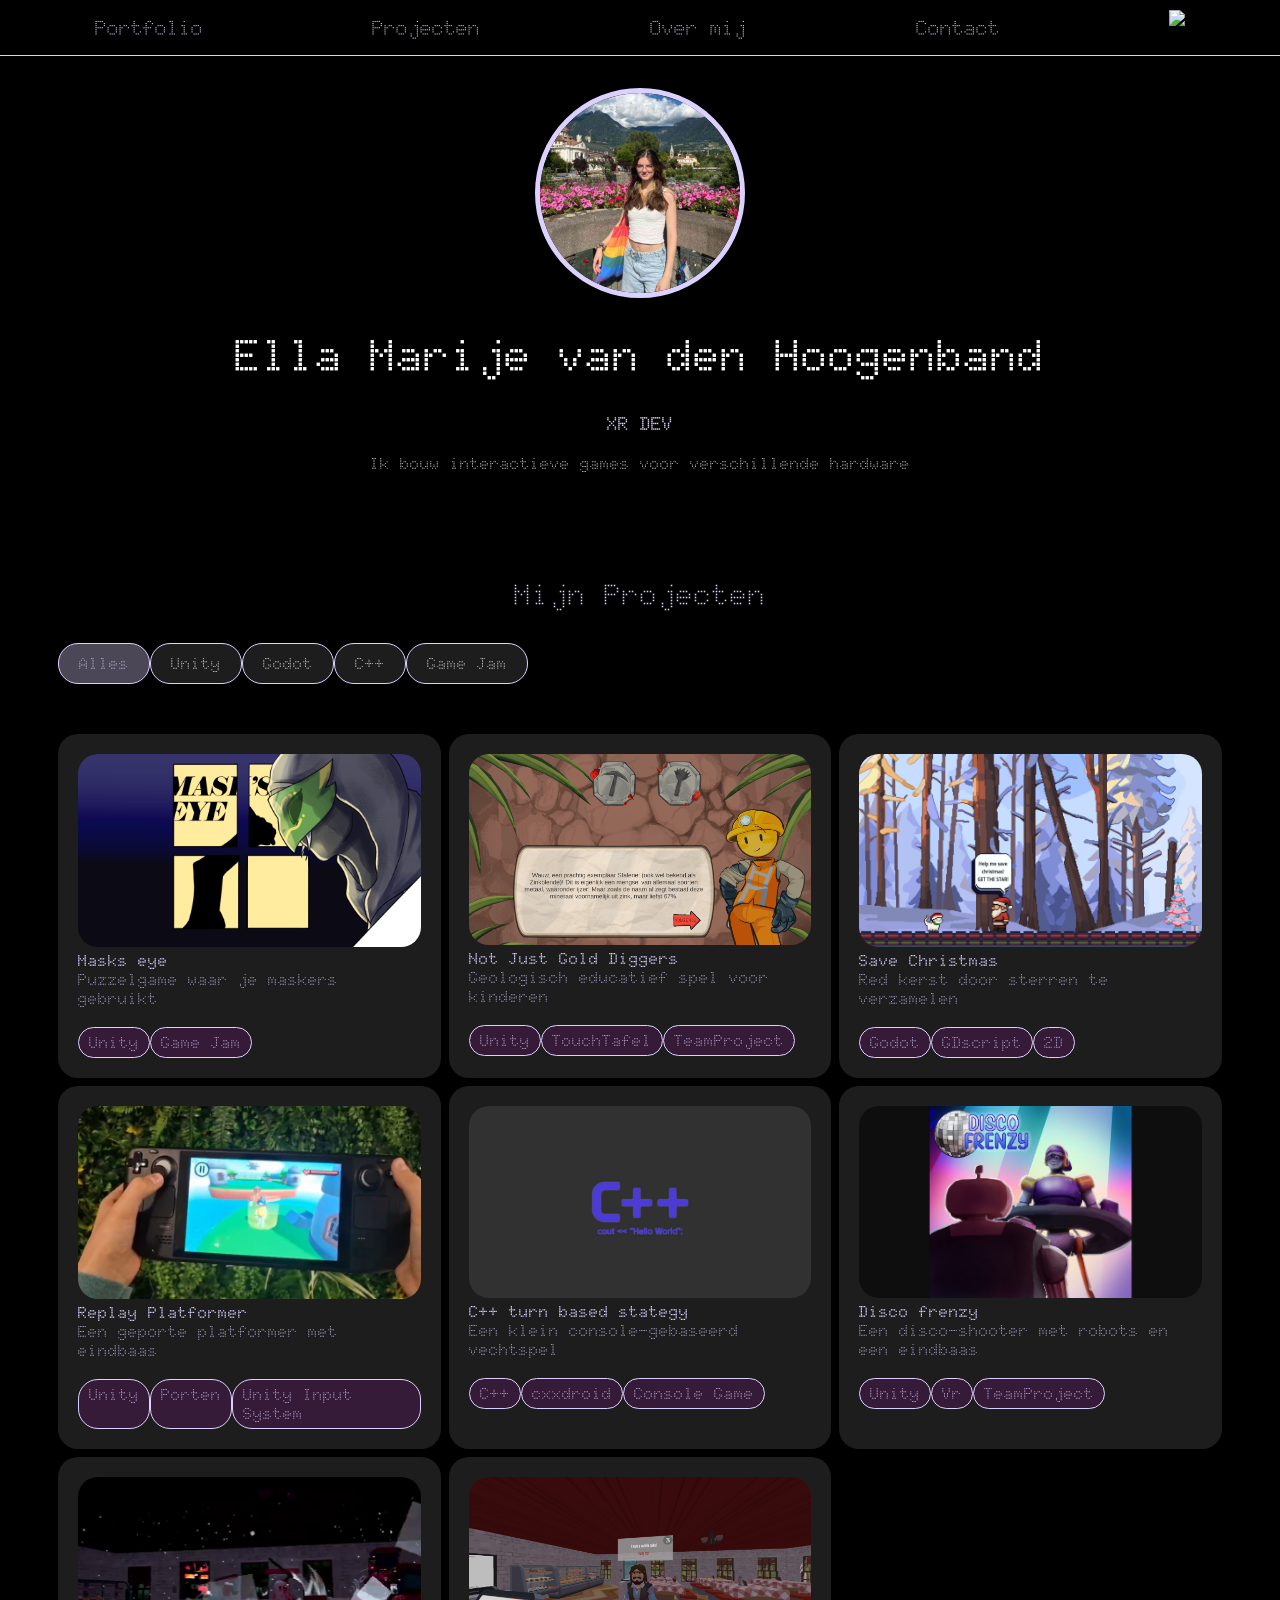
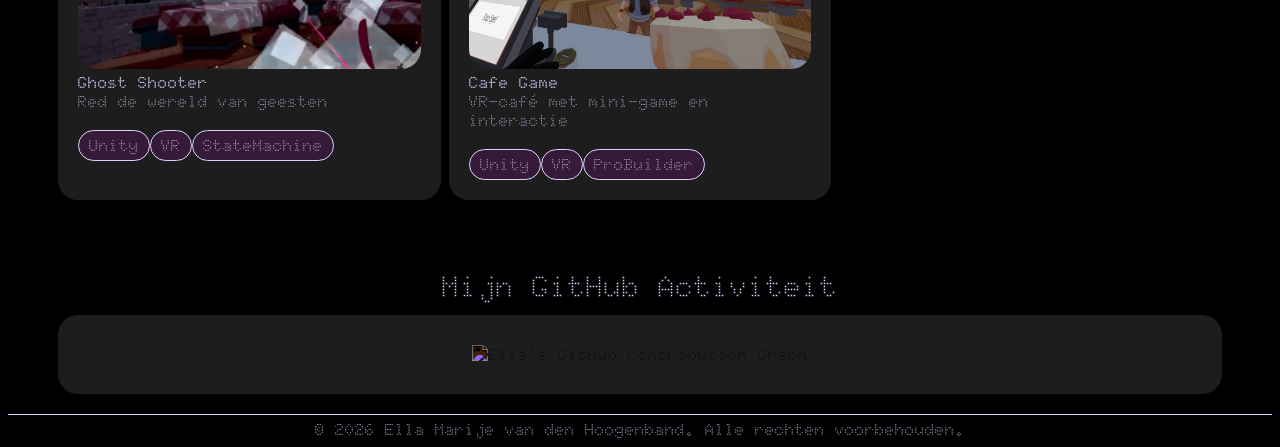
==== index.html @ dd409839 "Update index.html" ====
<!DOCTYPE html>
<html lang="en">
<head>
    <link rel="stylesheet" href="mystyle.css" > 
    <script src="script.js" defer></script>
    <script src="language.js" defer></script>

    
    <style>
    @import url('https://fonts.googleapis.com/css2?family=Funnel+Sans:ital,wght@0,300..800;1,300..800&display=swap');
    @import url('https://fonts.googleapis.com/css2?family=Doto:wght@100..900&family=Funnel+Sans:ital,wght@0,300..800;1,300..800&family=Roboto+Mono:ital,wght@0,100..700;1,100..700&family=VT323&display=swap'); 
    </style>

    <meta charset="UTF-8">
    <meta name="viewport" content="width=device-width, initial-scale=1.0">
    <title>Ella's Portfolio</title>
</head>

<body>
    <header>
        
        <nav>
            <div class = "nav-stuff"><a href="index.html" data-name="portfolioNAV" >Portfolio</a></div>
            <div class = "nav-stuff"><a href="index.html#projects" data-name="projectsNav">Projects</a></div>
            <div class = "nav-stuff"><a href="AboutMe.html"data-name="AboutMeNAV">About Me</a></div>
            <div class = "nav-stuff"><a href="ContactMe.html" data-name="ContactMeNAV">Contact Me</a></div>
            <div class  = "nav-stuff" ><button id = "language-button"><img id = "englishButtonPNG"src = "images/eng.png"></button></div>
         </nav>
    </header>
    <main>
    <div class = "image-centre">
     <img class = "imgg" src="me.jpg">
    </div>
    <h1 class = "white-text text-center text-big ">Ella Marije van den Hoogenband</h1>
    <h3 class= "lilac-text text-center ">XR DEV</h3>
    <p class="white-text text-center" data-description="about-me">Ik bouw interactieve games voor verschillende hardware</p>


    <br><br><br>
    <p id = "projects" class = "lilac-text text-center text-mid" data-description="projectText"> Mijn Projecten</p>

    <div class = "project-buttons">
        <a class= "active buttons-project white-text"data-name="all" data-description="showAll">Show All</a>
        <a class= "buttons-project white-text"data-name="Unity">Unity</a>
        <!-- <a class= "buttons-project white-text"data-name="Unreal Engine">Unreal Engine</a> -->
        <a class= "buttons-project white-text"data-name="Godot">Godot</a>
        <a class= "buttons-project white-text"data-name="C++">C++</a>
        <a class= "buttons-project white-text"data-name="Game Jam">Game Jam</a>

    </div>


    <div class="project-parent">
         <div class="div1 lilac-text">
            <a href="MasksEye.html" >
                <img class= "project-img" src="images/Masks_eye.jpg" alt="Masks eye" data-name="Game Jam" >
            </a>
            <div><b>Masks eye</b></div>
            <div data-description="puzzelgame">Puzzelgame waar je maskers gebruikt</div>
            <br>
            <div class ="project-tags">
                <div class="project-tag">Unity</div>
                <div class="project-tag">Game Jam</div>
            </div>
        </div>
        <div class="div1 lilac-text">
            <a href="ProjectTemplate.html" >
                <img class= "project-img" src="images/njg.jpg" alt="'not just gold diggers' GAME" data-name="Unity" >
            </a>
            <div><b>Not Just Gold Diggers</b></div>
            <div data-description="njg">Geologisch educatief spel voor kinderen</div>
            <br>
            <div class ="project-tags">
                <div class="project-tag">Unity</div>
                <div class="project-tag" data-description="touchTable"></div>
                <div class="project-tag">TeamProject</div>
            </div>
        </div>
        <div class="div1 lilac-text">
            <a href="Christmass.html" >
                <img class= "project-img" src="images/save christmas.jpg" alt="'save christmas' GAME" data-name="Godot">
            </a>
            <div><b>Save Christmas</b></div>
            <div data-description="saveChristmas"></div>
            <br>
            <div class ="project-tags">
                <div class="project-tag">Godot</div>
                <div class="project-tag">GDscript</div>
                <div class="project-tag">2D</div>
            </div>
        </div>
        <div class="div1 lilac-text">
            <a href="Platfromer.html" >
                <img class= "project-img" src="images/Replay Platformer2.jpg" alt="Replay Platformer img" data-name="Unity">
            </a>
            <div><b>Replay Platformer</b></div>
            <div data-description="replayPlatformer">-</div>
            <br>
            <div class ="project-tags">
                <div class="project-tag">Unity</div>
                <div class="project-tag" data-description="porting">-</div>
                <div class="project-tag">Unity Input System</div>
            </div>
        </div>
        <div class="div1 lilac-text">
            <a href="CPP.html" >
                <img class= "project-img" src="images/cpp.jpg" alt="C++ console game" data-name="C++">
            </a>
            <div><b>C++ turn based stategy</b></div>
            <div data-description="cppGame"></div>
            <br>
            <div class ="project-tags">
                <div class="project-tag">C++</div>
                <div class="project-tag">cxxdroid</div>
                <div class="project-tag">Console Game</div>
            </div>
        </div>
        <div class="div1 lilac-text">
            <a href="DiscoFrenzy.html" >
                <img class= "project-img" src="images/Disco frenzy.jpg" alt="Disco frenzy" data-name="Unity">
            </a>
            <div><b>Disco frenzy</b></div>
            <div data-description="discoShooter">Een disco-shooter met robots en een eindbaas</div>
            <br>
            <div class ="project-tags">
                <div class="project-tag">Unity</div>
                <div class="project-tag">Vr</div>
                <div class="project-tag">TeamProject</div>
            </div>
        </div>
        <div class="div1 lilac-text">
            <a href="GhostShooter.html">
                <img class= "project-img" src="images/GhostShooter.jpg" alt="GhostShooter" data-name="Unity">
            </a>
            <div><b>Ghost Shooter</b></div>
            <div data-description="GhostShooter"></div>
            <br>
            <div class ="project-tags">
                <div class="project-tag">Unity</div>
                <div class="project-tag">VR</div>
                <div class="project-tag">StateMachine</div>
            </div>
        </div>
        
        <div class="div1 lilac-text">
            <a href="CafeGame.html" >
                <img class= "project-img" src="images/Cafe Game.jpg" alt="Cafe Game" data-name="Unity">
            </a>
            <div><b>Cafe Game</b></div>
            <div data-description="cafeMiniGame"></div>
            <br>
            <div class ="project-tags">
                <div class="project-tag">Unity</div>
                <div class="project-tag">VR</div>
                <div class="project-tag">ProBuilder</div>
            </div>
        </div>
        
        <!-- <div class="div1 lilac-text">9</div>
        <div class="div1 lilac-text">10</div>
        <div class="div1 lilac-text">11</div>
        <div class="div1 lilac-text">12</div>
        <div class="div1 lilac-text">13</div>
        <div class="div1 lilac-text">14</div>
        <div class="div1 lilac-text">15</div> -->
    </div>
    <!-- GitHub Contributions Section -->
    <br><br>
    <p class="lilac-text text-center text-mid" data-description="githubActivity">My GitHub Activity</p>
    <div class="github-container ">
        <a href="https://github.com/ellamvdh" target="_blank">
            <img class="github-chart" src="https://ghchart.rshah.org/ellamvdh?v=1" alt="Ella's GitHub Contribution Graph" />
        </a>
    </div>
    </main>
    <footer class = "lilac-text text-center" data-description="rechten">
        © 2026 Ella Marije van den Hoogenband. All rights reserved.
    </footer>
    <script>
        
        let language = localStorage.getItem("language") || "Dutch";
        
        let languageIMG= document.getElementById("englishButtonPNG");
        const languageButton = document.getElementById("language-button");
        let info; //the found json data

        let AboutMe = document.querySelector('[data-description="about-me"]');
        let ProjectText = document.querySelector('[data-description="projectText"]');
        let ShowAll = document.querySelector('[data-description="showAll"]');
        let MasksEye = document.querySelector('[data-description="puzzelgame"]');
        let NJG = document.querySelector('[data-description="njg"]');
        let touchTable = document.querySelector('[data-description="touchTable"]');
        let saveChristmas = document.querySelector('[data-description="saveChristmas"]');
        let replayPlatformer = document.querySelector('[data-description="replayPlatformer"]')
        let portingTag = document.querySelector('[data-description="porting"]')
        let cppGame = document.querySelector('[data-description="cppGame"]');
        let discoShooter = document.querySelector('[data-description="discoShooter"]');
        let GhostShooter = document.querySelector('[data-description="GhostShooter"]');
        let CafeGame = document.querySelector('[data-description="cafeMiniGame"]');
        //general
        let github = document.querySelector('[data-description="githubActivity"]');
        let rechten = document.querySelector('[data-description="rechten"]');
        let portfolioNAV = document.querySelector('[data-name="portfolioNAV"]');
        let projectsNAV = document.querySelector('[data-name="projectsNav"]');
        let aboutMeNAV = document.querySelector('[data-name="AboutMeNAV"]');
        let contectMeNAV = document.querySelector('[data-name="ContactMeNAV"]');

//asdgasjd
        
        
        
        function loadDutch(){
            // AboutText.textContent=info["Dutch"]["aboutText"];
            AboutMe.textContent = info["Dutch"]["Index"]["aboutMe"];
            ProjectText.textContent = info["Dutch"]["Index"]["projectText"];
            ShowAll.textContent = info["Dutch"]["Index"]["showAll"];
            MasksEye.textContent = info["Dutch"]["Index"]["masksEye"];
            NJG.textContent = info["Dutch"]["Index"]["njg"];
            touchTable.textContent = info["Dutch"]["Index"]["TouchTable"];
            saveChristmas.textContent = info["Dutch"]["Index"]["saveChristmas"]
            replayPlatformer.textContent = info["Dutch"]["Index"]["replayPlatformer"]
            portingTag.textContent = info["Dutch"]["Index"]["portingTag"];
            cppGame.textContent = info["Dutch"]["Index"]["cppGame"];
            discoShooter.textContent = info["Dutch"]["Index"]["discoShooter"];
            GhostShooter.textContent = info["Dutch"]["Index"]["ghostShooter"];
            CafeGame.textContent = info["Dutch"]["Index"]["cafeMiniGame"];
            github.textContent = info["Dutch"]["Index"]["githubActivty"];

            //general
            rechten.textContent = info["Dutch"]["General"]["rechtenVoorbehouden"];
            portfolioNAV.textContent = info["Dutch"]["General"]["nav"]["portfolio"];
            projectsNAV.textContent = info["Dutch"]["General"]["nav"]["projects"];
            aboutMeNAV.textContent = info["Dutch"]["General"]["nav"]["about me"];
            contectMeNAV.textContent = info["Dutch"]["General"]["nav"]["contact me"];
            


        }
        function loadEnglish(){
            AboutMe.textContent = info["English"]["Index"]["aboutMe"];
            ProjectText.textContent = info["English"]["Index"]["projectText"];
            ShowAll.textContent = info["English"]["Index"]["showAll"];
            MasksEye.textContent = info["English"]["Index"]["masksEye"];
            NJG.textContent = info["English"]["Index"]["njg"];
            touchTable.textContent = info["English"]["Index"]["TouchTable"];
            saveChristmas.textContent = info["English"]["Index"]["saveChristmas"]
            replayPlatformer.textContent = info["English"]["Index"]["replayPlatformer"]
            portingTag.textContent = info["English"]["Index"]["portingTag"];
            cppGame.textContent = info["English"]["Index"]["cppGame"];
            discoShooter.textContent = info["English"]["Index"]["discoShooter"];
            GhostShooter.textContent = info["English"]["Index"]["ghostShooter"];
            CafeGame.textContent = info["English"]["Index"]["cafeMiniGame"];
            github.textContent = info["English"]["Index"]["githubActivty"];

            //general
            rechten.textContent = info["English"]["General"]["rechtenVoorbehouden"];
            portfolioNAV.textContent = info["English"]["General"]["nav"]["portfolio"];
            projectsNAV.textContent = info["English"]["General"]["nav"]["projects"];
            aboutMeNAV.textContent = info["English"]["General"]["nav"]["about me"];
            contectMeNAV.textContent = info["English"]["General"]["nav"]["contact me"];

            
        }
        //fetch json and set initial data
        fetch('./aboutMe.json')
        .then(res => res.json())
        .then(data=>{
            //about text
            info = data;
            if(language == "Dutch"){
                loadDutch();
                languageIMG.src = "images/eng.png"
            }else {
                loadEnglish();
                languageIMG.src = "images/nl.png"
            }
        })

        //if button is clicked chnage the language
        languageButton.onclick = function(){
        if(language == "Dutch"){
            language = "English";
            languageIMG.src = "images/nl.png"
            loadEnglish();
        }else if(language == "English"){
            language = "Dutch";
            languageIMG.src = "images/eng.png"
            loadDutch();
        }
        //save in local storgage for other pages too
         localStorage.setItem("language", language);
        
    }
    </script>
</body>
</html>
---- mystyle.css ----
:root {
    color-scheme: dark;
}

body{
    background-color: black;
    /* font-family: "Funnel Sans", sans-serif; */
    font-family: "Doto", sans-serif;
    font-style: normal;
}
header{
    position: fixed;      /* FIXED, not sticky */
    top: 0;
    left: 0;
    width: 100%;
    z-index: 1000;        /* make sure it’s above all content */
    
    border-bottom: 1px solid rgba(220, 208, 255);
    color: rgba(220, 208, 255);
    background-color: rgb(0, 0, 0);
}
main {
    padding-top: 30px; /* match your header height */
    
}
@media (max-width: 1000px) {
    main{
        padding-top: 60px;
    }
}
footer{
    border-width: 0px;
    padding-top: 5px;
    border-top: 1px;
    border-style: solid;
    border-color: rgba(220, 208, 255);
    color: rgba(220, 208, 255);

}
.image-centre{
    padding-top: 50px;
    display: flex;
    justify-content: center;
    
}
.imgg{
    width: 200px;
    height: 200px;
    border-color: rgba(220, 208, 255);
    border-width: 5px;
    border-style: solid;
    border-radius: 50%;
    animation-name: colorful;
    animation-duration: 3s;
    animation-iteration-count: infinite;
    
}


@keyframes colorful {
  0% {
    box-shadow: 0px 0px 1000px 20px rgba(255, 255, 255, 0.19);
  }

  50%{
    box-shadow: 0px 0px 1000px 100px rgba(183, 160, 255, 0.3);
  }
  100% {
    box-shadow: 0px 0px 1000px 20px rgba(255, 255, 255, 0.19);
  }
}
.white-text{
    color: white;
}

.lilac-text{
    color: rgba(220, 208, 255);
}

.text-center{
    text-align: center;
}

.text-big{
    font-size: 45px;
}
.text-mid{
    font-size: 30px;
}
nav{
    display: flex;
    flex-direction: row;
    margin: 10px;
}
.nav-stuff{
    margin: auto;
    font-size: 1.3em;
}
.nav-stuff img{
    width: auto;
    height: 30px;
    display: flex;
    justify-content: right;
}

@media (max-width: 1000px) {
    .nav-stuff{
        font-size: 1.0em;
    }
}

a:link {
    color: inherit;
    text-decoration: none;
}

a:visited {
    color: inherit;
    text-decoration: none;
}

a:hover {
    color: white;
    text-decoration: none;
}

a:active {
    color: inherit;
    text-decoration: none;
}

.about-boxes{
    
    flex-direction: row;
    margin: 20px 100px 100px 100px;
    gap: 30px;

    display: flex;
    gap: 30px;
    align-items: stretch; 
    /* align-items: flex-start; */
    
}


@media (max-width: 1000px) {
  .about-boxes {
    flex-direction: column;
    margin: 20px;
    flex: 1;
  }
}

.about-boxes-info{
    
    
    display: flex;
    justify-content: center; /* horizontal center */
    align-items: center;     /* vertical center */
    border-radius: 20px;
    flex: 1;
    width: 100%;
    flex-direction: column;   /* dit is de sleutel */
    
    
}

.about-img{
    background-color: rgb(29, 29, 29);
    
    display: flex;
    justify-content: center; /* horizontal center */
    align-items: center;     /* vertical center */
    justify-content: space-between;  /* push first child top, last child bottom */
    border-radius: 20px;
    padding: 2.5% 2.5% 2.5% 2.5%;
    flex: 1;
    width: auto;
    border-color: rgb(55, 55, 55);
    border-width: 1px;
    border-style: solid;
    border-radius: 20px;
    flex-direction: column;
    
}


.about-text{
    margin-bottom: 20px;
    display: flex;
    justify-content: center; /* horizontal center */
    align-items: center;     /* vertical center */
    border-radius: 20px;
    text-align: center;
    flex: 1;
    border-color: rgb(55, 55, 55);
    border-width: 1px;
    border-style: solid;
    border-radius: 20px;
    padding: 2.5%;
    background-color: rgb(29, 29, 29);
    white-space: pre-line;
    
    
}
.about-text-2{
    display: flex;
    justify-content: center; 
    align-items: center;     
    border-radius: 20px;
    width: 100%;
    align-items: stretch; 
    
}



.skills-text{
    display: flex;
    flex-direction: row;
    gap: 30px;
}
@media (max-width: 1000px) {
  .skills-text {
    flex-direction: column;
    width: 100%;
  }
}
.skills-list{
    padding-top: 10px;
    width: 100%;
    flex: 1;
    border-width: 1px;
    border-style: solid;
    border-radius: 20px;
    border-color: rgb(55, 55, 55);
    background-color: rgb(29, 29, 29);
}

.cv-name{
    /* margin-top: 10px; */
    font-size: 30px;
}
.cv-title{
    margin-top: -20px;
    font-size: 20px;
}
.img-about{
    width: 100%;
    border-color: rgba(220, 208, 255);
    border-width: 5px;
    border-style: solid;
    border-radius: 20px;
    
}
.button-cv{
   width: 100%;
   justify-content: center; /* horizontal center */
   align-items: flex-end;      /* verticaal naar beneden */
    border-color: rgba(220, 208, 255);
    border-width: 1px;
    border-style: solid;
    border-radius: 20px;
    padding: 2.5% 0; 
    background-color: rgb(29, 29, 29);
    
}

.contact-boxes{
    display: flex;
    flex-direction: row;
    margin: 20px 100px 100px 100px;
    gap: 30px;
    
}


.contact-boxes-seperated{
    display: flex;
    justify-content: center; /* horizontal center */
    align-items: center;     /* vertical center */
    border-radius: 20px;
    flex: 1;
    width: auto;
    flex-direction: column;   /* dit is de sleutel */
    background-color: rgb(29, 29, 29);
    padding: 2.5%;
}


.contact-boxes-seperated-1{
    gap: 10px;
    display: flex;
    justify-content: center; /* horizontal center */
    align-items: center;     /* vertical center */
    border-radius: 20px;
    flex: 1;
    width: auto;
    flex-direction: column;   /* dit is de sleutel */
    
}
@media(max-width: 1000px){
    .contact-boxes{
        font-size: 0.7em;
        gap:10px;
    }
}
.contact-links{
    background-color: rgb(29, 29, 29);
    flex: 1;
    padding:0px 15px 0px 15px;
    width: calc(100% - 30px);
    border-width: 10px;
    border-color: rgb(255, 255, 255);
    border-radius: 20px;
    display: flex;
    align-items: center;
}
@media (max-width: 1000px) {
  .contact-boxes {
    flex-direction: column;
  }
  .contact-links{
    padding:15px;
  }
}

.contact-email-icon{
    width: 30px;
    margin-top: 60px;
    padding: 10px;
    margin: auto;
    background-color: rgba(220, 208, 255);
    border-radius: 50%;
    color: black;
    
    
}

.email-button{
    width: 100%;
    justify-content: center; /* horizontal center */
    align-items: flex-end;      /* verticaal naar beneden */
    border-color: rgba(220, 208, 255);
    border-width: 1px;
    border-style: solid;
    border-radius: 20px;
    padding: 2.5% 0; 
    background-color: rgb(29, 29, 29);
    width: 60%;
    font-size: clamp(0.8rem, 1.5vw, 1rem);
    word-break: break-word;

}



.project-parent {
    display: grid;
    grid-template-columns: repeat(3, 1fr);
    gap: 8px;
    margin:50px;
    margin-bottom: 0px;
    border-radius: 20px;
    
}
    

.div1{
    border-radius: 20px;
    padding: 20px;
    background-color: rgb(29, 29, 29);
    /* padding-bottom: 40px; */
    
}



.project-img{
    width: 100%;
    object-fit: cover;
    border-radius: 20px;
}

.project-img:hover{
    cursor: pointer;
}

.project-buttons{
    display: flex;
    justify-content: flex-start;
    margin: 0px 50px;
    
}
.project-buttons:hover{
    cursor: pointer;
}

.project-tags{
    /* background-color: blue; */
    display: flex;
    flex-direction: row;
}

.project-tag{
    background-color: rgba(111, 23, 123, 0.305);
    border-color: rgba(220, 208, 255);
    border-width: 1px;
    border-style: solid;
    border-radius: 20px;
    padding: 5px 10px 5px 10px;
}
@media (max-width: 1000px) {
  .project-parent {
    display: flex;
    flex-direction: column;
    width: 100%;
    margin: auto;
  }
  .project-buttons{
    display: flex;
    width: 100%;
    margin: 0px;
  }
}

.buttons-project{
    padding: 10px 20px;
    justify-content: center; /* horizontal center */
    align-items: flex-end;      /* verticaal naar beneden */
    border-color: rgba(220, 208, 255);
    border-width: 1px;
    border-style: solid;
    border-radius: 20px;
    background-color: rgb(29, 29, 29);
}

@media (max-width: 1000px) {
    .buttons-project{
        font-size: 0.8em;
    }
}

.buttons-project:active{
    color: rgba(220, 208, 255);
}

.active{
    background-color: rgba(220, 208, 255, 0.342);
    color: rgba(220, 208, 255);
}

.project-link{
    border-radius: 20px;
    padding: 10px 20px;
    border-color: rgba(220, 208, 255);
    border-width: 1px;
    border-style: solid;
    border-radius: 20px;
}
.project-info{
    display: flex;
    flex-direction: row;
    justify-content: space-between; /* push description left, details right */
    gap:20px;
    
}


.project-text{
    background-color: rgb(29, 29, 29);
    display: flex;
    justify-content: center;
    align-items: center;
    border-radius: 20px;
    padding: 20px;
}


.project-page-img {
    width: 100%;         /* Vul de container breedte */
    max-width: 600px;    /* Limiteer de maximale breedte */
    height: auto;        /* Hoogte automatisch, behoud aspect ratio */
    border-radius: 20px;
    display: block;
    margin: auto;
}
.project-details{
    padding: 20px;
    background-color: rgb(29, 29, 29);
    border-radius: 20px;
    width: 1700px;
    height: auto;
    
}
@media (max-width: 1000px) {
    .project-info{
        flex-direction: column;
    }
    .project-details{
        width: auto;
    }
}

.contribution-section{
    display: flex;
    flex-direction: row;
}
.project-contribution{
    background-color: rgb(29,29,29);
    border-radius: 20px;
    padding:10px;
    margin-top: 20px;
    margin-bottom: 20px;
    margin-right: 20px;
}

.project-contribution-text {
    background-color: rgb(29,29,29);
    padding: 20px;
    border-radius: 20px;
   
}

.project-contribution-images {
    display: grid;
    grid-template-columns: repeat(2, auto);
    gap: 20px;

    background-color: rgb(29,29,29);
    border-radius: 20px;
    padding: 10px;
}
.project-contribution-images2 {
    display: grid;
    grid-template-columns: repeat(2, 1fr); /* two equal columns */
    gap: 20px;
    background-color: rgb(29,29,29);
    border-radius: 20px;
    padding: 10px;
    align-items: start; /* keeps items aligned at the top */
}

.project-contribution-images2 img {
    width: 100%; /* image fills its column */
    border-radius: 10px;
    object-fit: cover;
}

.project-contribution-images2 .video-wrapper {
    position: relative;
    width: 100%;
    padding-bottom: 56.25%; /* 16:9 aspect ratio */
    height: 0;
}

.project-contribution-images2 .video-wrapper iframe {
    position: absolute;
    top: 0;
    left: 0;
    width: 100%;
    height: 100%;
    border-radius: 10px;
}


.project-contribution-images img,
.project-contribution-images .video-wrapper {
    display: block;
    max-width: 100%;
    border-radius: 15px;
}

/* Video wrapper keeps 16:9 ratio */
.video-wrapper {
    position: relative;
    width: 100%;
    aspect-ratio: 16 / 9;
    overflow: hidden;
}

/* Make iframe fill wrapper */
.video-wrapper iframe {
    width: 100%;
    height: 100%;
    border: none;
    border-radius: 15px;
}

.code {
    border-radius: 20px;
    width: 100%;
    padding: 10px;
    border-radius: 20px;
    /* NEW */
    max-height: 550px; /* set maximum height (adjust as needed) */
    overflow-y: auto;  /* vertical scrollbar if content is taller */
}

@media (max-width: 1000px) {
.contribution-section{
    flex-direction: column;
}

.project-contribution{
    
    margin-right: 0px;
    margin-bottom: 0px;
}

}
/* GitHub Contributions Section */
.github-container {
    display: flex;
    justify-content: center;
    align-items: center;
    margin-left: 50px;
    margin-right: 50px;
    margin-bottom: 20px;
    margin-top: -20px;
    background-color: rgb(29, 29, 29);
    border-radius: 20px;
    padding: 30px;
    transition: all 0.3s ease;
}



.github-chart {
    width: 100%;
    max-width: 800px;
    height: auto;
    filter: invert(1) hue-rotate(340deg) brightness(1.1) contrast(1.1);
}

@media (max-width: 1000px) {
    .github-container {
        margin: 0px;
        padding: 15px;
        margin-top: -20px;
        margin-bottom: 20px;
    }
   
}

#language-button {
    background: none;      /* no background */
    border: none;          /* no border */
    padding: 0;            /* remove default padding */
    margin: 0;             /* remove default margin */
    font-size: 1em;        /* same as your nav text */
    font-family: inherit;  /* match your nav font */
    
    color: inherit;        /* match nav text color */
    cursor:pointer;
}

.project-text
{
    white-space: pre-line;  
}
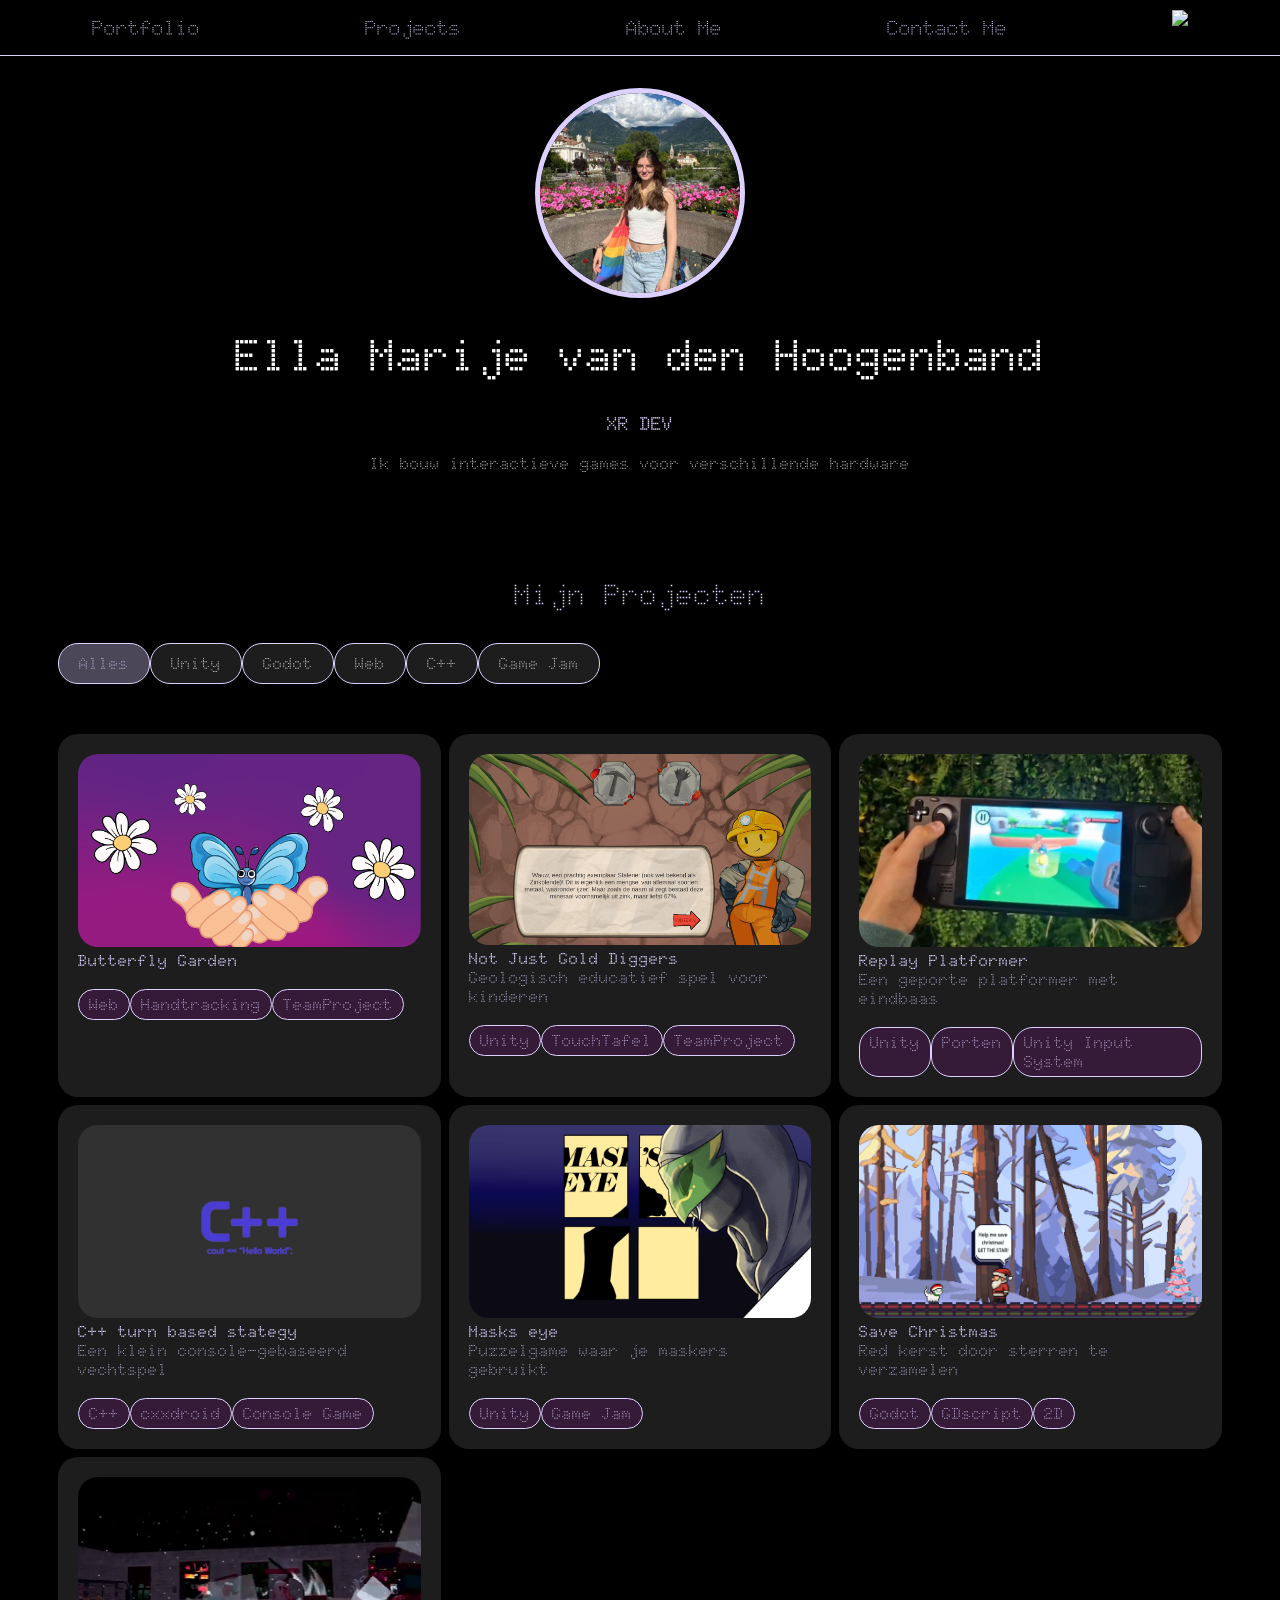
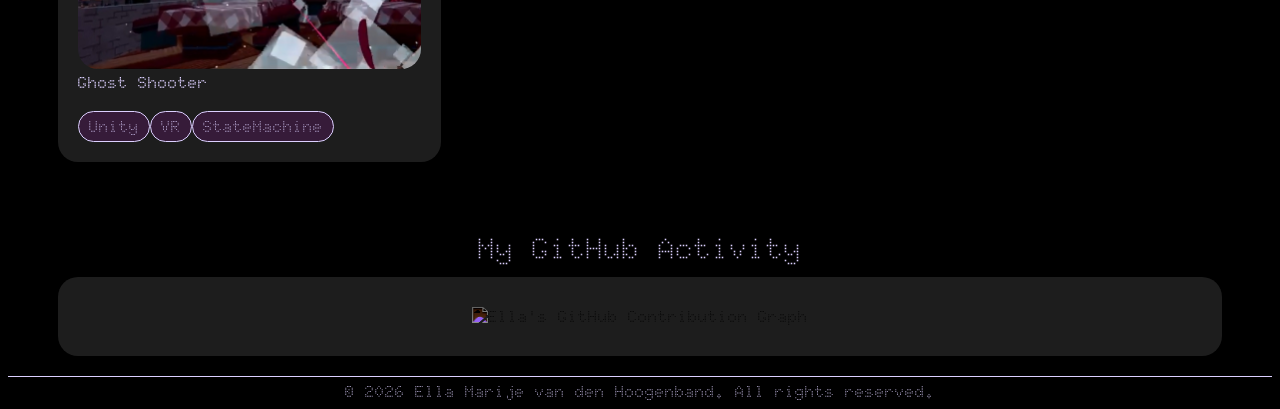
==== commit 55ac8d8a: "vlinder thuin" ====
--- a/index.html
+++ b/index.html
@@ -44,14 +44,78 @@
         <a class= "buttons-project white-text"data-name="Unity">Unity</a>
         <!-- <a class= "buttons-project white-text"data-name="Unreal Engine">Unreal Engine</a> -->
         <a class= "buttons-project white-text"data-name="Godot">Godot</a>
+        <a class= "buttons-project white-text"data-name="Web">Web</a>
         <a class= "buttons-project white-text"data-name="C++">C++</a>
         <a class= "buttons-project white-text"data-name="Game Jam">Game Jam</a>
+        
+        
 
     </div>
 
 
+    
     <div class="project-parent">
-         <div class="div1 lilac-text">
+        <div class="div1 lilac-text">
+            <a href="ButterFlyGarden.html" >
+                <img class= "project-img" src="images/Vlinder.jpg" alt="ButterflyGarden" data-name="Web">
+            </a>
+            <div><b>Butterfly Garden</b></div>
+            <div data-description="ButterflyGarden"></div>
+            <br>
+            <div class ="project-tags">
+                <div class="project-tag">Web</div>
+                <div class="project-tag">Handtracking</div>
+                <div class="project-tag">TeamProject</div>
+            </div>
+        </div>
+
+        <div class="div1 lilac-text">
+            <a href="ProjectTemplate.html" >
+                <img class= "project-img" src="images/njg.jpg" alt="'not just gold diggers' GAME" data-name="Unity" >
+            </a>
+            <div><b>Not Just Gold Diggers</b></div>
+            <div data-description="njg">Geologisch educatief spel voor kinderen</div>
+            <br>
+            <div class ="project-tags">
+                <div class="project-tag">Unity</div>
+                <div class="project-tag" data-description="touchTable"></div>
+                <div class="project-tag">TeamProject</div>
+            </div>
+        </div>
+
+         
+
+        <div class="div1 lilac-text">
+            <a href="Platfromer.html" >
+                <img class= "project-img" src="images/Replay Platformer2.jpg" alt="Replay Platformer img" data-name="Unity">
+            </a>
+            <div><b>Replay Platformer</b></div>
+            <div data-description="replayPlatformer">-</div>
+            <br>
+            <div class ="project-tags">
+                <div class="project-tag">Unity</div>
+                <div class="project-tag" data-description="porting">-</div>
+                <div class="project-tag">Unity Input System</div>
+            </div>
+        </div>
+        
+        <div class="div1 lilac-text">
+            <a href="CPP.html" >
+                <img class= "project-img" src="images/cpp.jpg" alt="C++ console game" data-name="C++">
+            </a>
+            <div><b>C++ turn based stategy</b></div>
+            <div data-description="cppGame"></div>
+            <br>
+            <div class ="project-tags">
+                <div class="project-tag">C++</div>
+                <div class="project-tag">cxxdroid</div>
+                <div class="project-tag">Console Game</div>
+            </div>
+        </div>
+
+        
+        
+        <div class="div1 lilac-text">
             <a href="MasksEye.html" >
                 <img class= "project-img" src="images/Masks_eye.jpg" alt="Masks eye" data-name="Game Jam" >
             </a>
@@ -63,19 +127,7 @@
                 <div class="project-tag">Game Jam</div>
             </div>
         </div>
-        <div class="div1 lilac-text">
-            <a href="ProjectTemplate.html" >
-                <img class= "project-img" src="images/njg.jpg" alt="'not just gold diggers' GAME" data-name="Unity" >
-            </a>
-            <div><b>Not Just Gold Diggers</b></div>
-            <div data-description="njg">Geologisch educatief spel voor kinderen</div>
-            <br>
-            <div class ="project-tags">
-                <div class="project-tag">Unity</div>
-                <div class="project-tag" data-description="touchTable"></div>
-                <div class="project-tag">TeamProject</div>
-            </div>
-        </div>
+
         <div class="div1 lilac-text">
             <a href="Christmass.html" >
                 <img class= "project-img" src="images/save christmas.jpg" alt="'save christmas' GAME" data-name="Godot">
@@ -89,33 +141,22 @@
                 <div class="project-tag">2D</div>
             </div>
         </div>
-        <div class="div1 lilac-text">
-            <a href="Platfromer.html" >
-                <img class= "project-img" src="images/Replay Platformer2.jpg" alt="Replay Platformer img" data-name="Unity">
-            </a>
-            <div><b>Replay Platformer</b></div>
-            <div data-description="replayPlatformer">-</div>
-            <br>
-            <div class ="project-tags">
-                <div class="project-tag">Unity</div>
-                <div class="project-tag" data-description="porting">-</div>
-                <div class="project-tag">Unity Input System</div>
-            </div>
-        </div>
-        <div class="div1 lilac-text">
-            <a href="CPP.html" >
-                <img class= "project-img" src="images/cpp.jpg" alt="C++ console game" data-name="C++">
-            </a>
-            <div><b>C++ turn based stategy</b></div>
-            <div data-description="cppGame"></div>
-            <br>
-            <div class ="project-tags">
-                <div class="project-tag">C++</div>
-                <div class="project-tag">cxxdroid</div>
-                <div class="project-tag">Console Game</div>
-            </div>
-        </div>
-        <div class="div1 lilac-text">
+
+        <div class="div1 lilac-text">
+            <a href="GhostShooter.html">
+                <img class= "project-img" src="images/GhostShooter.jpg" alt="GhostShooter" data-name="Unity">
+            </a>
+            <div><b>Ghost Shooter</b></div>
+            <div data-description="GhostShooter"></div>
+            <br>
+            <div class ="project-tags">
+                <div class="project-tag">Unity</div>
+                <div class="project-tag">VR</div>
+                <div class="project-tag">StateMachine</div>
+            </div>
+        </div>
+
+        <!-- <div class="div1 lilac-text">
             <a href="DiscoFrenzy.html" >
                 <img class= "project-img" src="images/Disco frenzy.jpg" alt="Disco frenzy" data-name="Unity">
             </a>
@@ -128,19 +169,8 @@
                 <div class="project-tag">TeamProject</div>
             </div>
         </div>
-        <div class="div1 lilac-text">
-            <a href="GhostShooter.html">
-                <img class= "project-img" src="images/GhostShooter.jpg" alt="GhostShooter" data-name="Unity">
-            </a>
-            <div><b>Ghost Shooter</b></div>
-            <div data-description="GhostShooter"></div>
-            <br>
-            <div class ="project-tags">
-                <div class="project-tag">Unity</div>
-                <div class="project-tag">VR</div>
-                <div class="project-tag">StateMachine</div>
-            </div>
-        </div>
+        
+        
         
         <div class="div1 lilac-text">
             <a href="CafeGame.html" >
@@ -154,7 +184,11 @@
                 <div class="project-tag">VR</div>
                 <div class="project-tag">ProBuilder</div>
             </div>
-        </div>
+        </div> -->
+
+        
+        
+        
         
         <!-- <div class="div1 lilac-text">9</div>
         <div class="div1 lilac-text">10</div>
@@ -197,6 +231,7 @@
         let discoShooter = document.querySelector('[data-description="discoShooter"]');
         let GhostShooter = document.querySelector('[data-description="GhostShooter"]');
         let CafeGame = document.querySelector('[data-description="cafeMiniGame"]');
+        let ButterflyGarden =document.querySelector('[data-description="ButterflyGarden"]');
         //general
         let github = document.querySelector('[data-description="githubActivity"]');
         let rechten = document.querySelector('[data-description="rechten"]');
@@ -205,7 +240,7 @@
         let aboutMeNAV = document.querySelector('[data-name="AboutMeNAV"]');
         let contectMeNAV = document.querySelector('[data-name="ContactMeNAV"]');
 
-//asdgasjd
+
         
         
         
@@ -224,6 +259,7 @@
             discoShooter.textContent = info["Dutch"]["Index"]["discoShooter"];
             GhostShooter.textContent = info["Dutch"]["Index"]["ghostShooter"];
             CafeGame.textContent = info["Dutch"]["Index"]["cafeMiniGame"];
+            ButterflyGarden.textContent = info["Dutch"]["Index"]["Butterfly"];
             github.textContent = info["Dutch"]["Index"]["githubActivty"];
 
             //general
@@ -250,6 +286,7 @@
             discoShooter.textContent = info["English"]["Index"]["discoShooter"];
             GhostShooter.textContent = info["English"]["Index"]["ghostShooter"];
             CafeGame.textContent = info["English"]["Index"]["cafeMiniGame"];
+            ButterflyGarden.textContent = info["English"]["Index"]["Butterfly"];
             github.textContent = info["English"]["Index"]["githubActivty"];
 
             //general
--- a/mystyle.css
+++ b/mystyle.css
@@ -46,6 +46,7 @@
 .imgg{
     width: 200px;
     height: 200px;
+    overflow: hidden;
     border-color: rgba(220, 208, 255);
     border-width: 5px;
     border-style: solid;
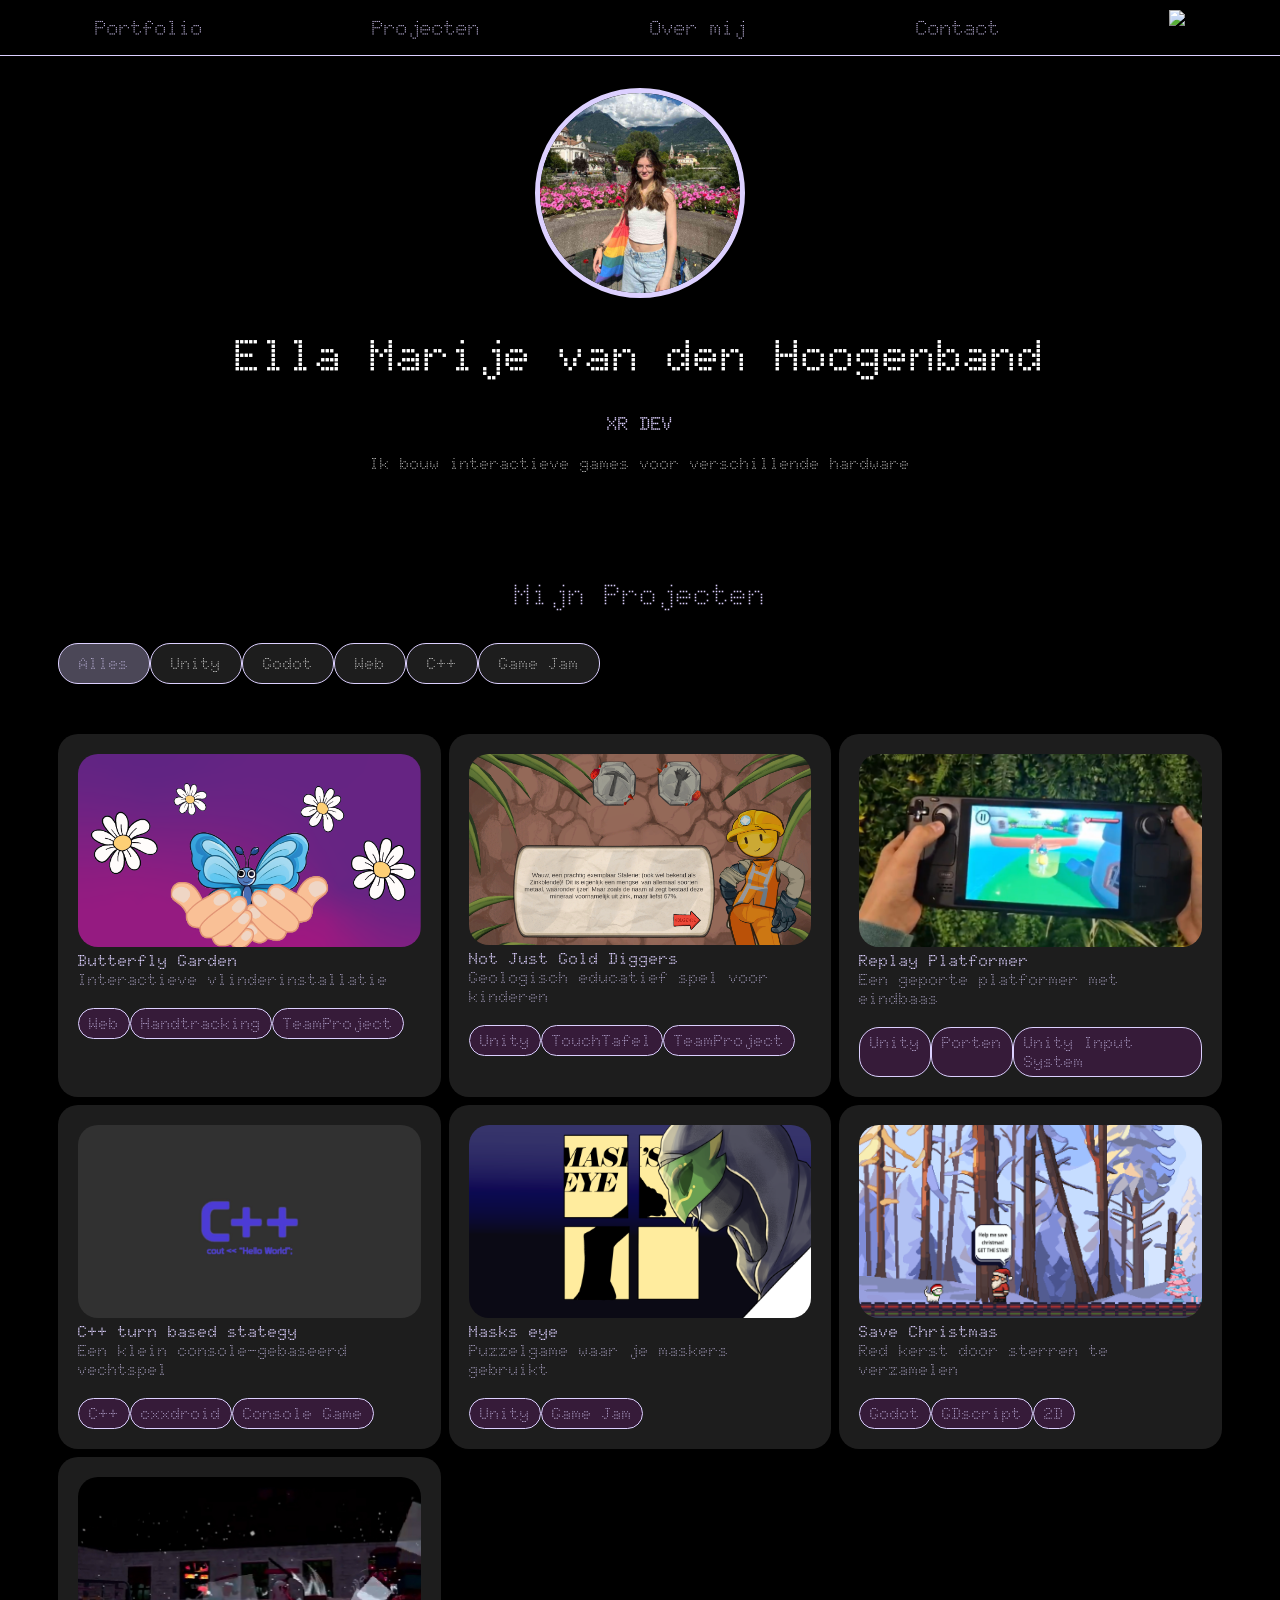
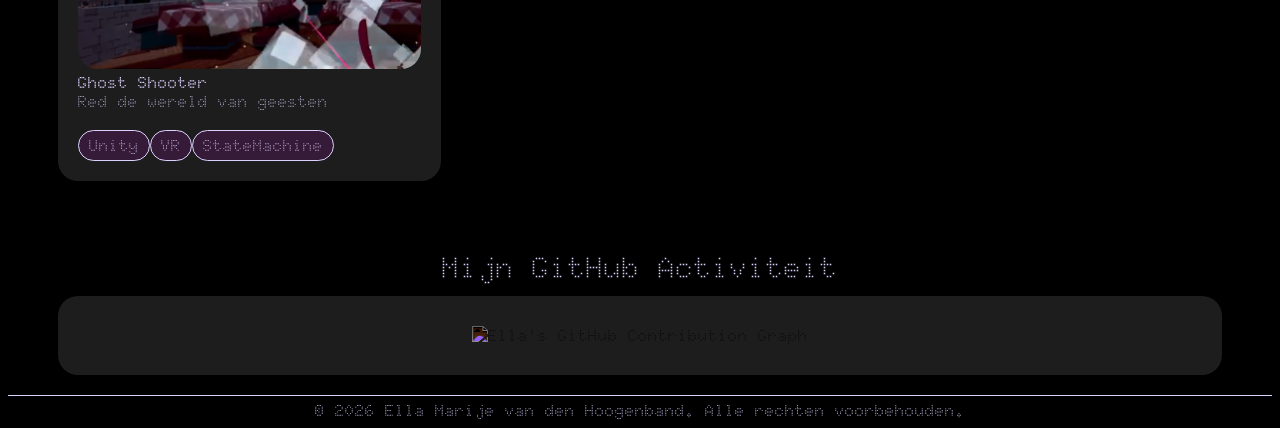
==== commit c092573e: "fixed something!" ====
--- a/index.html
+++ b/index.html
@@ -228,9 +228,9 @@
         let replayPlatformer = document.querySelector('[data-description="replayPlatformer"]')
         let portingTag = document.querySelector('[data-description="porting"]')
         let cppGame = document.querySelector('[data-description="cppGame"]');
-        let discoShooter = document.querySelector('[data-description="discoShooter"]');
+        // let discoShooter = document.querySelector('[data-description="discoShooter"]');
         let GhostShooter = document.querySelector('[data-description="GhostShooter"]');
-        let CafeGame = document.querySelector('[data-description="cafeMiniGame"]');
+        //let CafeGame = document.querySelector('[data-description="cafeMiniGame"]');
         let ButterflyGarden =document.querySelector('[data-description="ButterflyGarden"]');
         //general
         let github = document.querySelector('[data-description="githubActivity"]');
@@ -256,9 +256,9 @@
             replayPlatformer.textContent = info["Dutch"]["Index"]["replayPlatformer"]
             portingTag.textContent = info["Dutch"]["Index"]["portingTag"];
             cppGame.textContent = info["Dutch"]["Index"]["cppGame"];
-            discoShooter.textContent = info["Dutch"]["Index"]["discoShooter"];
+            //discoShooter.textContent = info["Dutch"]["Index"]["discoShooter"];
             GhostShooter.textContent = info["Dutch"]["Index"]["ghostShooter"];
-            CafeGame.textContent = info["Dutch"]["Index"]["cafeMiniGame"];
+            //CafeGame.textContent = info["Dutch"]["Index"]["cafeMiniGame"];
             ButterflyGarden.textContent = info["Dutch"]["Index"]["Butterfly"];
             github.textContent = info["Dutch"]["Index"]["githubActivty"];
 
@@ -283,9 +283,9 @@
             replayPlatformer.textContent = info["English"]["Index"]["replayPlatformer"]
             portingTag.textContent = info["English"]["Index"]["portingTag"];
             cppGame.textContent = info["English"]["Index"]["cppGame"];
-            discoShooter.textContent = info["English"]["Index"]["discoShooter"];
+            //discoShooter.textContent = info["English"]["Index"]["discoShooter"];
             GhostShooter.textContent = info["English"]["Index"]["ghostShooter"];
-            CafeGame.textContent = info["English"]["Index"]["cafeMiniGame"];
+            //CafeGame.textContent = info["English"]["Index"]["cafeMiniGame"];
             ButterflyGarden.textContent = info["English"]["Index"]["Butterfly"];
             github.textContent = info["English"]["Index"]["githubActivty"];
 
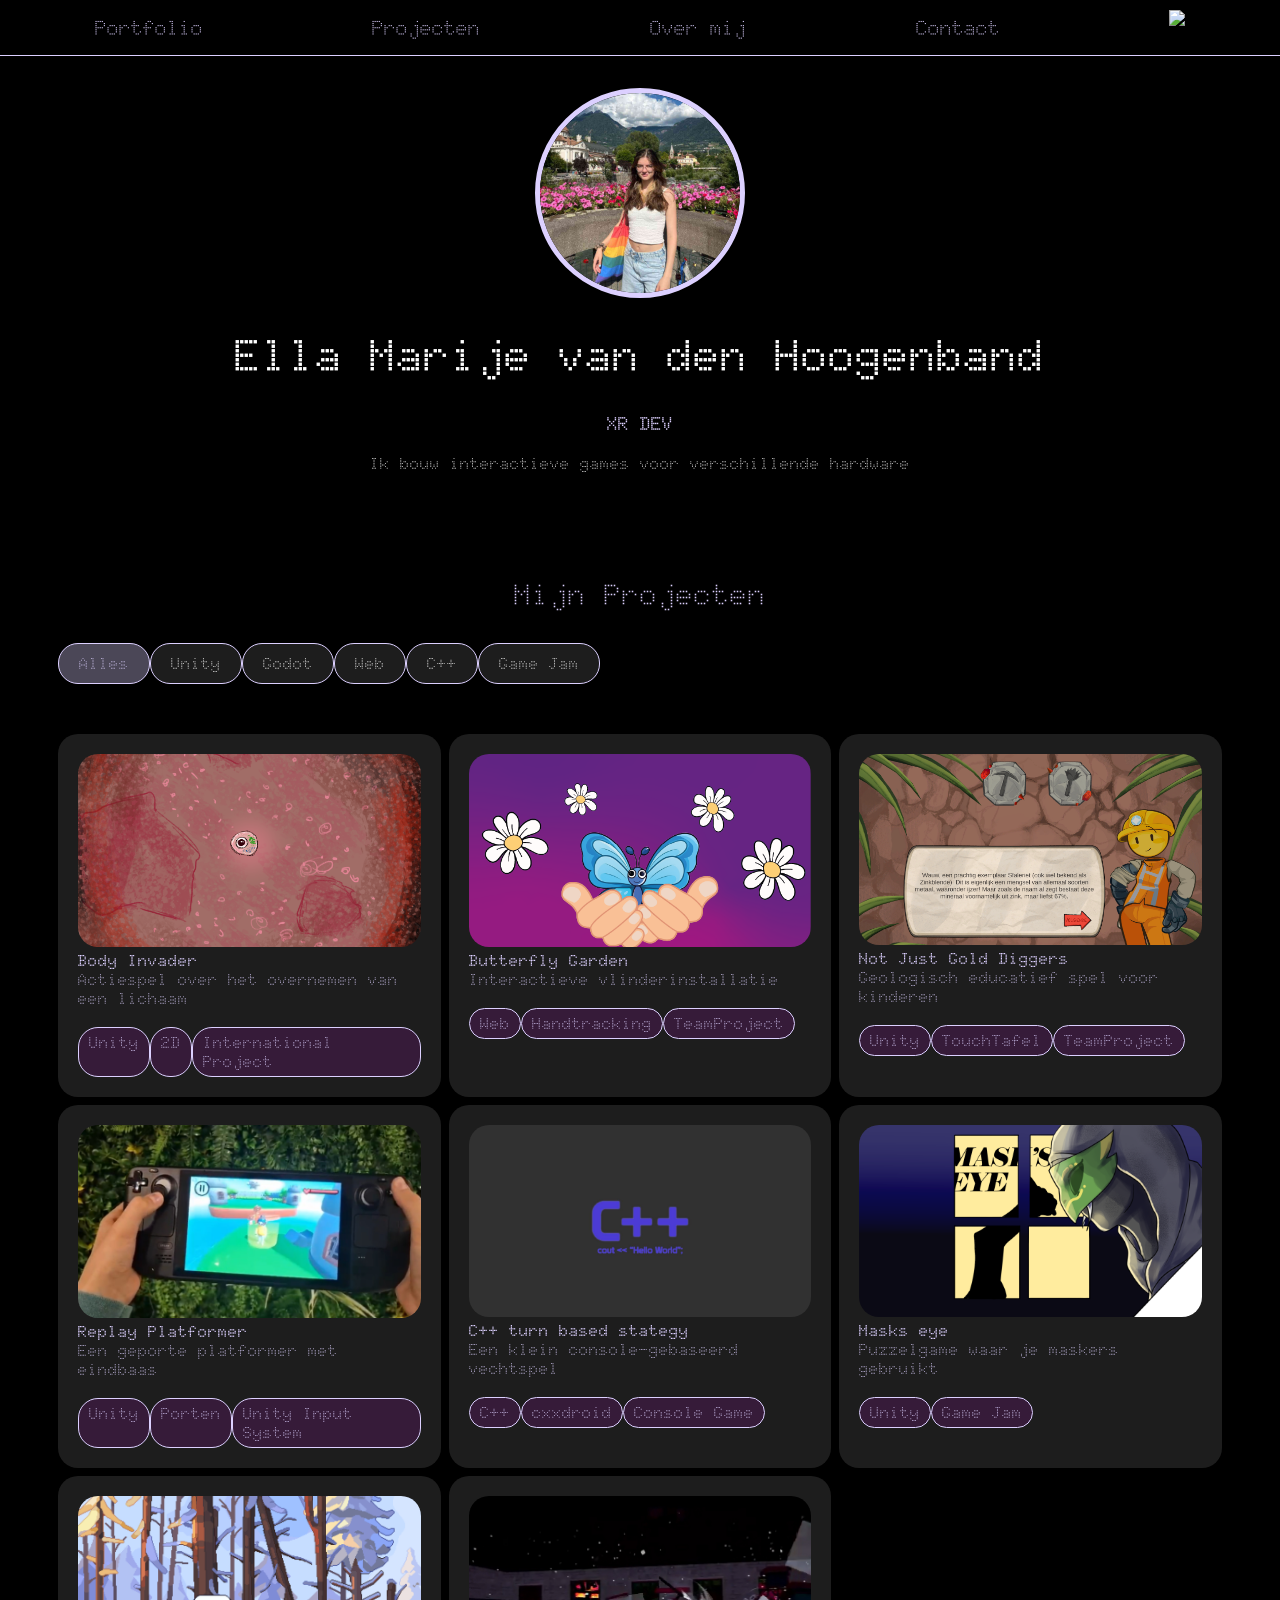
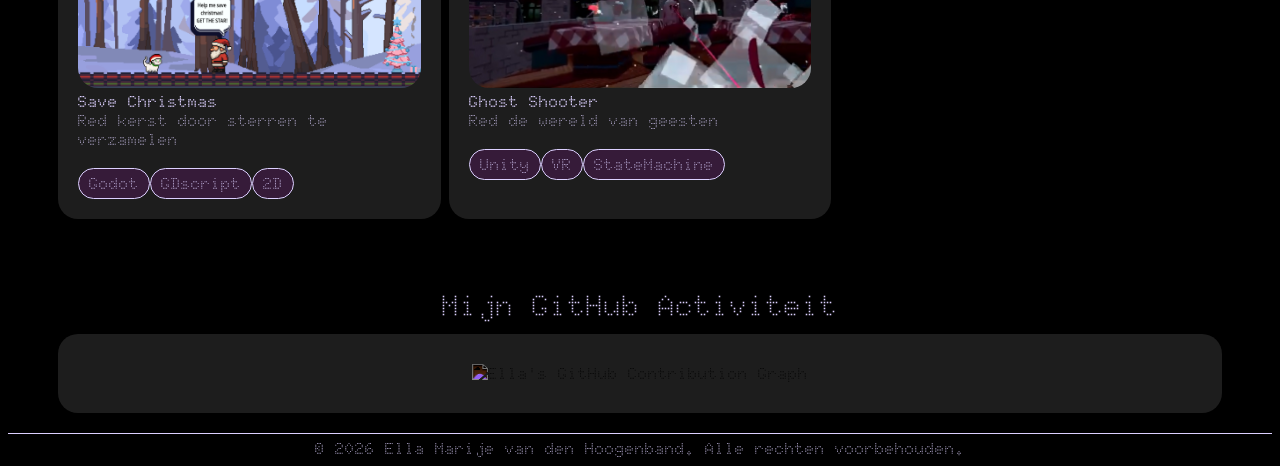
==== commit d697254d: "body invader plus some css" ====
--- a/index.html
+++ b/index.html
@@ -55,8 +55,27 @@
 
     
     <div class="project-parent">
-        <div class="div1 lilac-text">
-            <a href="ButterFlyGarden.html" >
+
+       
+
+        <div class="div1 lilac-text">
+            <a href="BodyInvader.html" >
+                <img class= "project-img" src="images/BodyInvader.png" alt="Body Invader" data-name="Unity">
+            </a>
+            <div><b>Body Invader</b></div>
+            <div data-description="BodyInvader"></div>
+            <br>
+            <div class ="project-tags">
+                <div class="project-tag">Unity</div>
+                <div class="project-tag">2D</div>
+                <div class="project-tag">International Project</div>
+            </div>
+        </div>
+
+
+        
+        <div class="div1 lilac-text">
+            <a href="ButterflyGarden.html" >
                 <img class= "project-img" src="images/Vlinder.jpg" alt="ButterflyGarden" data-name="Web">
             </a>
             <div><b>Butterfly Garden</b></div>
@@ -232,6 +251,8 @@
         let GhostShooter = document.querySelector('[data-description="GhostShooter"]');
         //let CafeGame = document.querySelector('[data-description="cafeMiniGame"]');
         let ButterflyGarden =document.querySelector('[data-description="ButterflyGarden"]');
+        let BodyInvader = document.querySelector('[data-description="BodyInvader"]');
+
         //general
         let github = document.querySelector('[data-description="githubActivity"]');
         let rechten = document.querySelector('[data-description="rechten"]');
@@ -261,6 +282,7 @@
             //CafeGame.textContent = info["Dutch"]["Index"]["cafeMiniGame"];
             ButterflyGarden.textContent = info["Dutch"]["Index"]["Butterfly"];
             github.textContent = info["Dutch"]["Index"]["githubActivty"];
+            BodyInvader.textContent = info["Dutch"]["Index"]["BodyInvader"];
 
             //general
             rechten.textContent = info["Dutch"]["General"]["rechtenVoorbehouden"];
@@ -288,6 +310,7 @@
             //CafeGame.textContent = info["English"]["Index"]["cafeMiniGame"];
             ButterflyGarden.textContent = info["English"]["Index"]["Butterfly"];
             github.textContent = info["English"]["Index"]["githubActivty"];
+            BodyInvader.textContent = info["English"]["Index"]["BodyInvader"];
 
             //general
             rechten.textContent = info["English"]["General"]["rechtenVoorbehouden"];
--- a/mystyle.css
+++ b/mystyle.css
@@ -542,6 +542,14 @@
     align-items: start; /* keeps items aligned at the top */
 }
 
+@media (max-width: 1000px) {
+    .project-contribution-images,
+    .project-contribution-images2 {
+        display: flex;
+        flex-direction: column;
+        gap: 20px;
+    }
+}
 .project-contribution-images2 img {
     width: 100%; /* image fills its column */
     border-radius: 10px;
